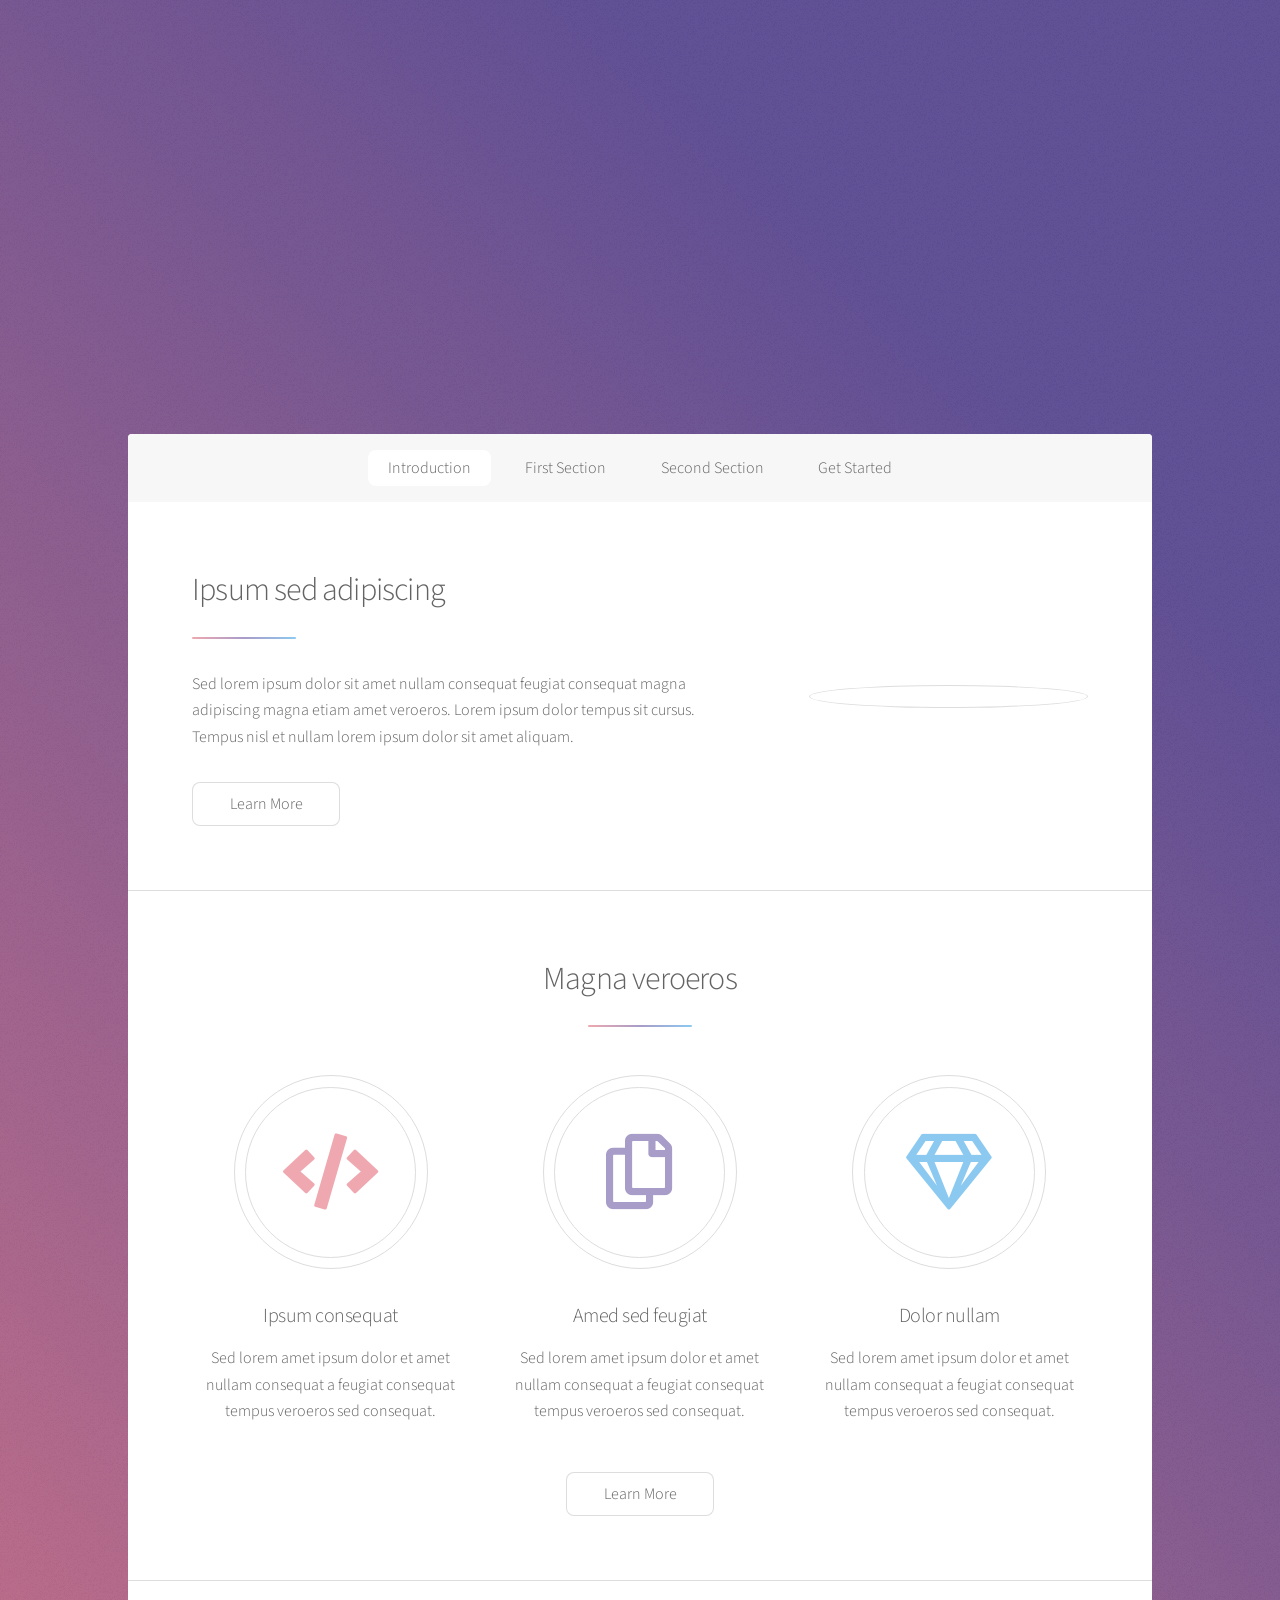
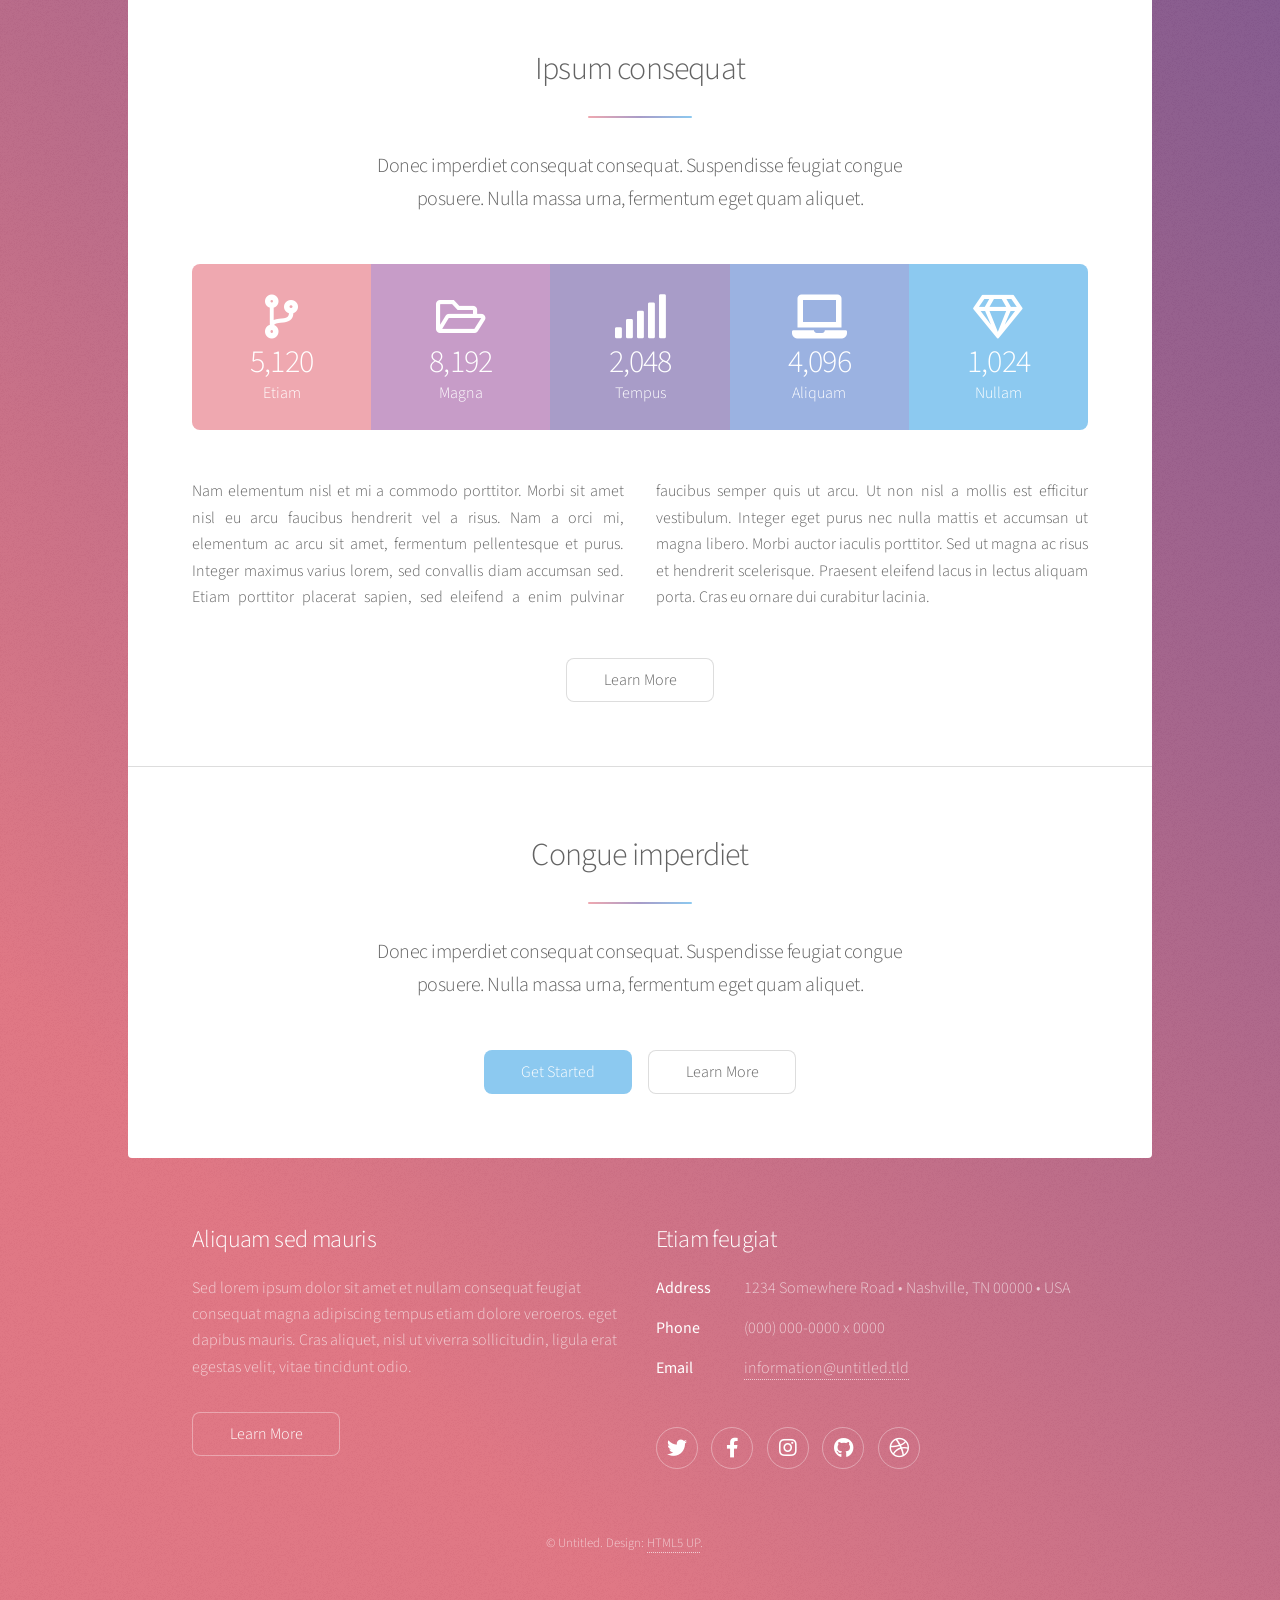
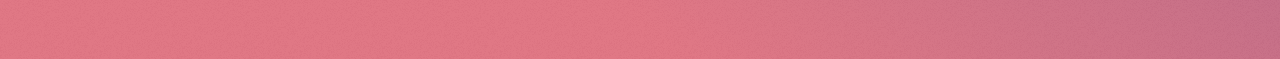
==== index.html @ c261ec9b "init" ====
<!DOCTYPE HTML>
<!--
	Stellar by HTML5 UP
	html5up.net | @ajlkn
	Free for personal and commercial use under the CCA 3.0 license (html5up.net/license)
-->
<html>
	<head>
		<title>Stellar by HTML5 UP</title>
		<meta charset="utf-8" />
		<meta name="viewport" content="width=device-width, initial-scale=1, user-scalable=no" />
		<link rel="stylesheet" href="assets/css/main.css" />
		<noscript><link rel="stylesheet" href="assets/css/noscript.css" /></noscript>
	</head>
	<body class="is-preload">

		<!-- Wrapper -->
			<div id="wrapper">

				<!-- Header -->
					<header id="header" class="alt">
						<span class="logo"><img src="images/logo.svg" alt="" /></span>
						<h1>Stellar</h1>
						<p>Just another free, fully responsive site template<br />
						built by <a href="https://twitter.com/ajlkn">@ajlkn</a> for <a href="https://html5up.net">HTML5 UP</a>.</p>
					</header>

				<!-- Nav -->
					<nav id="nav">
						<ul>
							<li><a href="#intro" class="active">Introduction</a></li>
							<li><a href="#first">First Section</a></li>
							<li><a href="#second">Second Section</a></li>
							<li><a href="#cta">Get Started</a></li>
						</ul>
					</nav>

				<!-- Main -->
					<div id="main">

						<!-- Introduction -->
							<section id="intro" class="main">
								<div class="spotlight">
									<div class="content">
										<header class="major">
											<h2>Ipsum sed adipiscing</h2>
										</header>
										<p>Sed lorem ipsum dolor sit amet nullam consequat feugiat consequat magna
										adipiscing magna etiam amet veroeros. Lorem ipsum dolor tempus sit cursus.
										Tempus nisl et nullam lorem ipsum dolor sit amet aliquam.</p>
										<ul class="actions">
											<li><a href="generic.html" class="button">Learn More</a></li>
										</ul>
									</div>
									<span class="image"><img src="images/pic01.jpg" alt="" /></span>
								</div>
							</section>

						<!-- First Section -->
							<section id="first" class="main special">
								<header class="major">
									<h2>Magna veroeros</h2>
								</header>
								<ul class="features">
									<li>
										<span class="icon solid major style1 fa-code"></span>
										<h3>Ipsum consequat</h3>
										<p>Sed lorem amet ipsum dolor et amet nullam consequat a feugiat consequat tempus veroeros sed consequat.</p>
									</li>
									<li>
										<span class="icon major style3 fa-copy"></span>
										<h3>Amed sed feugiat</h3>
										<p>Sed lorem amet ipsum dolor et amet nullam consequat a feugiat consequat tempus veroeros sed consequat.</p>
									</li>
									<li>
										<span class="icon major style5 fa-gem"></span>
										<h3>Dolor nullam</h3>
										<p>Sed lorem amet ipsum dolor et amet nullam consequat a feugiat consequat tempus veroeros sed consequat.</p>
									</li>
								</ul>
								<footer class="major">
									<ul class="actions special">
										<li><a href="generic.html" class="button">Learn More</a></li>
									</ul>
								</footer>
							</section>

						<!-- Second Section -->
							<section id="second" class="main special">
								<header class="major">
									<h2>Ipsum consequat</h2>
									<p>Donec imperdiet consequat consequat. Suspendisse feugiat congue<br />
									posuere. Nulla massa urna, fermentum eget quam aliquet.</p>
								</header>
								<ul class="statistics">
									<li class="style1">
										<span class="icon solid fa-code-branch"></span>
										<strong>5,120</strong> Etiam
									</li>
									<li class="style2">
										<span class="icon fa-folder-open"></span>
										<strong>8,192</strong> Magna
									</li>
									<li class="style3">
										<span class="icon solid fa-signal"></span>
										<strong>2,048</strong> Tempus
									</li>
									<li class="style4">
										<span class="icon solid fa-laptop"></span>
										<strong>4,096</strong> Aliquam
									</li>
									<li class="style5">
										<span class="icon fa-gem"></span>
										<strong>1,024</strong> Nullam
									</li>
								</ul>
								<p class="content">Nam elementum nisl et mi a commodo porttitor. Morbi sit amet nisl eu arcu faucibus hendrerit vel a risus. Nam a orci mi, elementum ac arcu sit amet, fermentum pellentesque et purus. Integer maximus varius lorem, sed convallis diam accumsan sed. Etiam porttitor placerat sapien, sed eleifend a enim pulvinar faucibus semper quis ut arcu. Ut non nisl a mollis est efficitur vestibulum. Integer eget purus nec nulla mattis et accumsan ut magna libero. Morbi auctor iaculis porttitor. Sed ut magna ac risus et hendrerit scelerisque. Praesent eleifend lacus in lectus aliquam porta. Cras eu ornare dui curabitur lacinia.</p>
								<footer class="major">
									<ul class="actions special">
										<li><a href="generic.html" class="button">Learn More</a></li>
									</ul>
								</footer>
							</section>

						<!-- Get Started -->
							<section id="cta" class="main special">
								<header class="major">
									<h2>Congue imperdiet</h2>
									<p>Donec imperdiet consequat consequat. Suspendisse feugiat congue<br />
									posuere. Nulla massa urna, fermentum eget quam aliquet.</p>
								</header>
								<footer class="major">
									<ul class="actions special">
										<li><a href="generic.html" class="button primary">Get Started</a></li>
										<li><a href="generic.html" class="button">Learn More</a></li>
									</ul>
								</footer>
							</section>

					</div>

				<!-- Footer -->
					<footer id="footer">
						<section>
							<h2>Aliquam sed mauris</h2>
							<p>Sed lorem ipsum dolor sit amet et nullam consequat feugiat consequat magna adipiscing tempus etiam dolore veroeros. eget dapibus mauris. Cras aliquet, nisl ut viverra sollicitudin, ligula erat egestas velit, vitae tincidunt odio.</p>
							<ul class="actions">
								<li><a href="generic.html" class="button">Learn More</a></li>
							</ul>
						</section>
						<section>
							<h2>Etiam feugiat</h2>
							<dl class="alt">
								<dt>Address</dt>
								<dd>1234 Somewhere Road &bull; Nashville, TN 00000 &bull; USA</dd>
								<dt>Phone</dt>
								<dd>(000) 000-0000 x 0000</dd>
								<dt>Email</dt>
								<dd><a href="#">information@untitled.tld</a></dd>
							</dl>
							<ul class="icons">
								<li><a href="#" class="icon brands fa-twitter alt"><span class="label">Twitter</span></a></li>
								<li><a href="#" class="icon brands fa-facebook-f alt"><span class="label">Facebook</span></a></li>
								<li><a href="#" class="icon brands fa-instagram alt"><span class="label">Instagram</span></a></li>
								<li><a href="#" class="icon brands fa-github alt"><span class="label">GitHub</span></a></li>
								<li><a href="#" class="icon brands fa-dribbble alt"><span class="label">Dribbble</span></a></li>
							</ul>
						</section>
						<p class="copyright">&copy; Untitled. Design: <a href="https://html5up.net">HTML5 UP</a>.</p>
					</footer>

			</div>

		<!-- Scripts -->
			<script src="assets/js/jquery.min.js"></script>
			<script src="assets/js/jquery.scrollex.min.js"></script>
			<script src="assets/js/jquery.scrolly.min.js"></script>
			<script src="assets/js/browser.min.js"></script>
			<script src="assets/js/breakpoints.min.js"></script>
			<script src="assets/js/util.js"></script>
			<script src="assets/js/main.js"></script>

	</body>
</html>
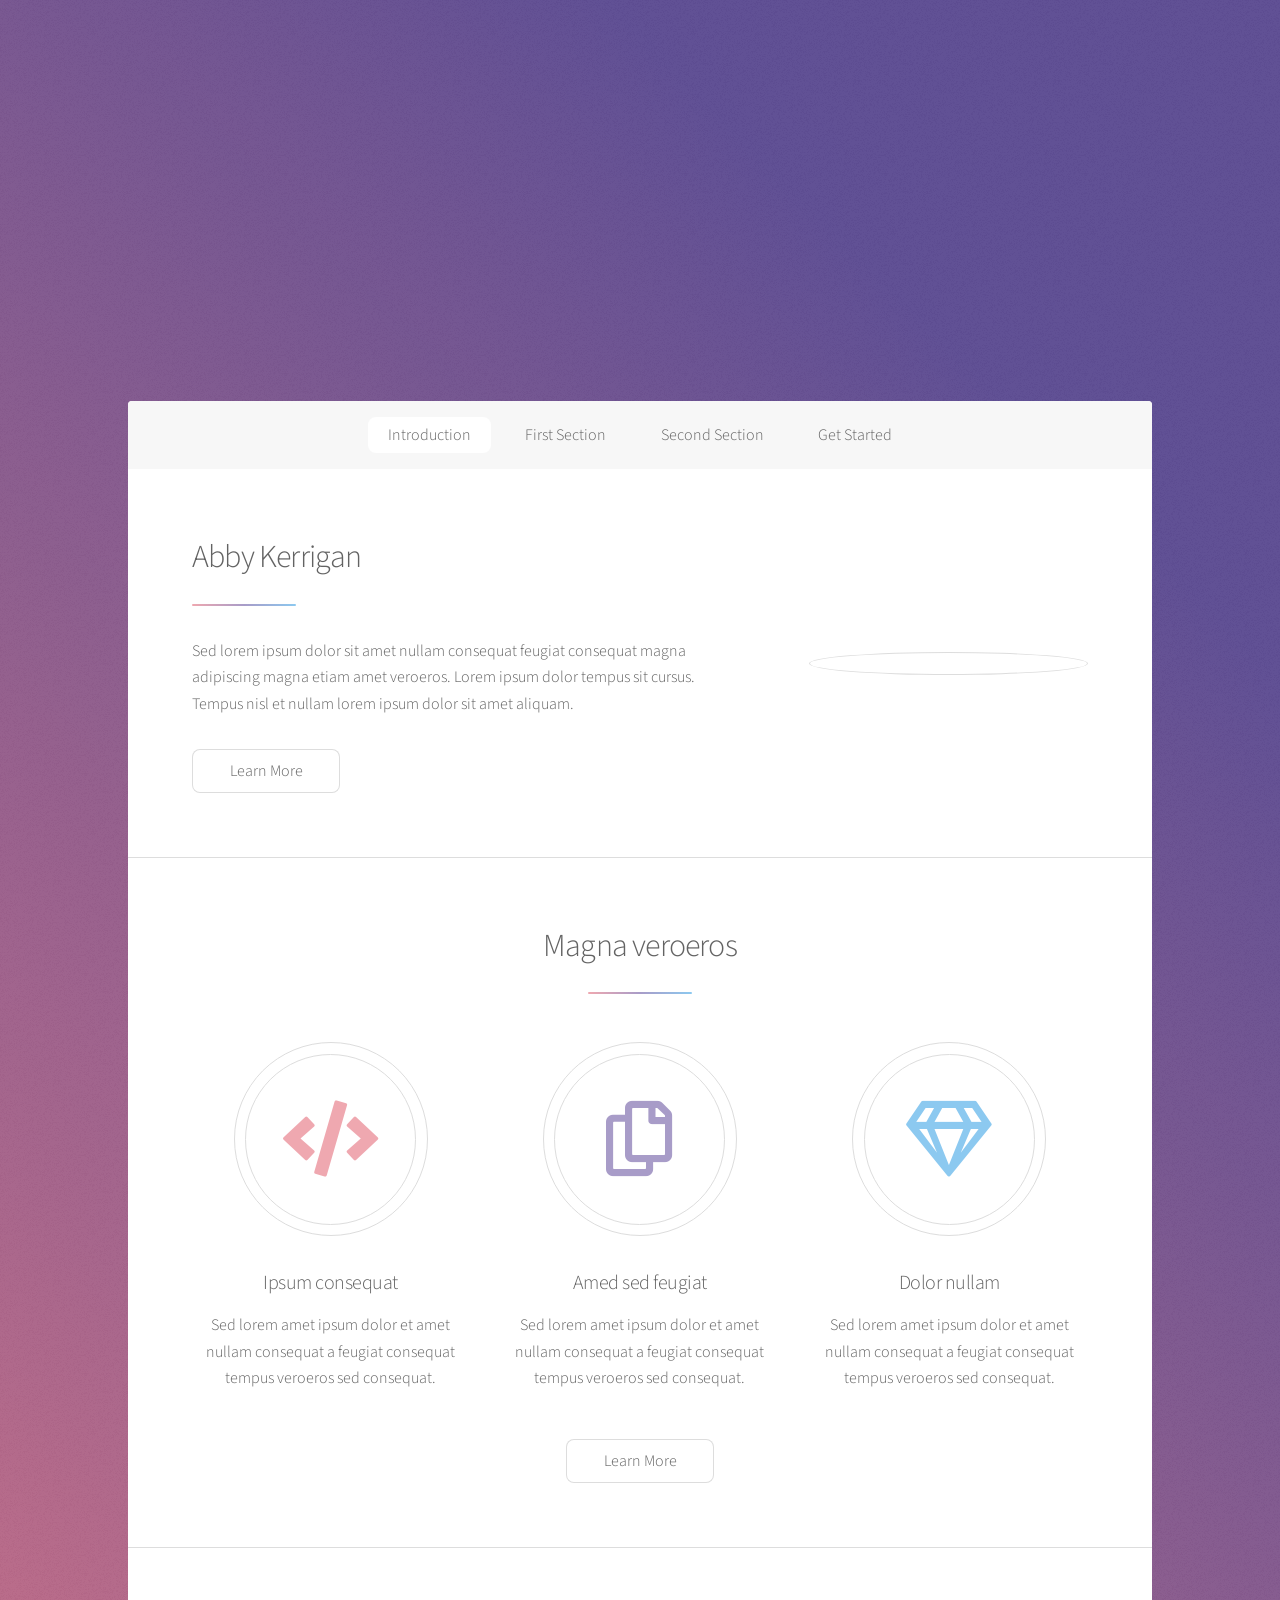
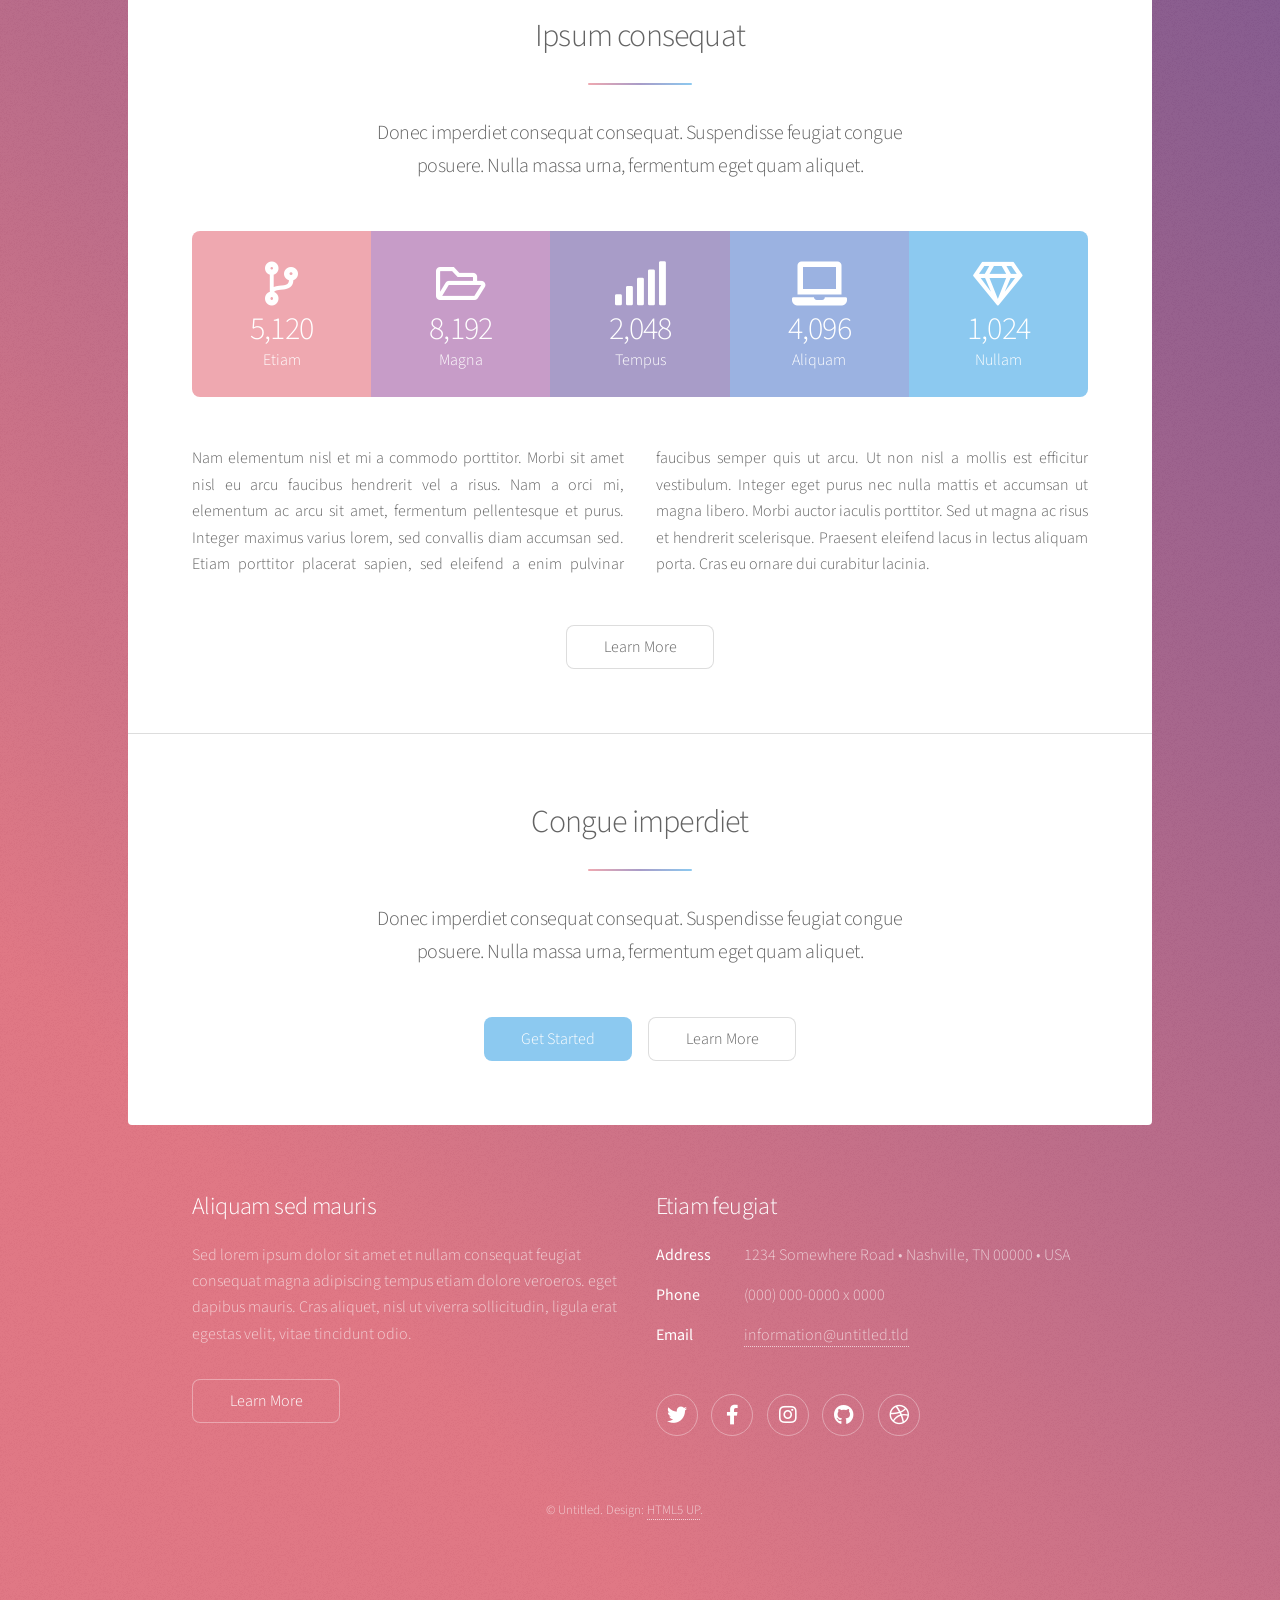
==== commit c01dd8e3: "update1" ====
--- a/index.html
+++ b/index.html
@@ -21,8 +21,7 @@
 					<header id="header" class="alt">
 						<span class="logo"><img src="images/logo.svg" alt="" /></span>
 						<h1>Stellar</h1>
-						<p>Just another free, fully responsive site template<br />
-						built by <a href="https://twitter.com/ajlkn">@ajlkn</a> for <a href="https://html5up.net">HTML5 UP</a>.</p>
+						<p>Astrophysics Student at University of Texas at Austin
 					</header>
 
 				<!-- Nav -->
@@ -43,7 +42,7 @@
 								<div class="spotlight">
 									<div class="content">
 										<header class="major">
-											<h2>Ipsum sed adipiscing</h2>
+											<h2>Abby Kerrigan</h2>
 										</header>
 										<p>Sed lorem ipsum dolor sit amet nullam consequat feugiat consequat magna
 										adipiscing magna etiam amet veroeros. Lorem ipsum dolor tempus sit cursus.
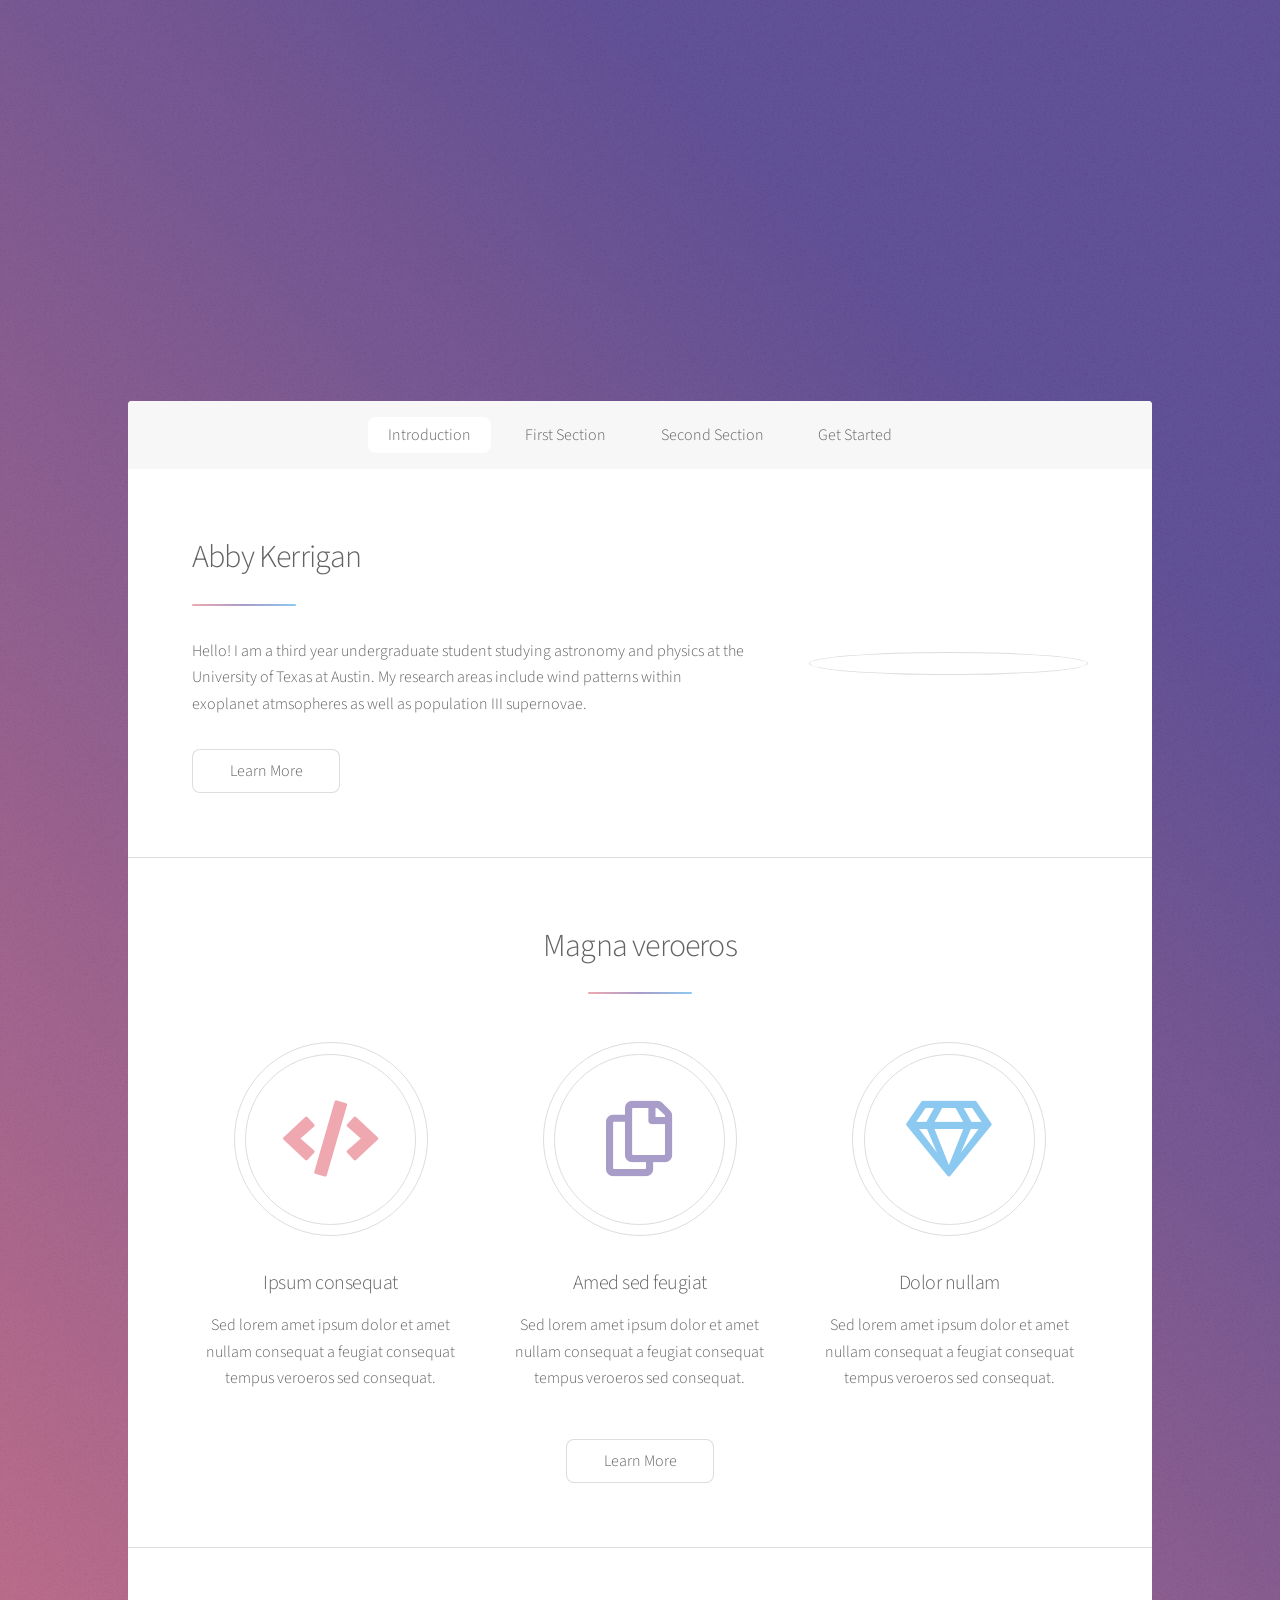
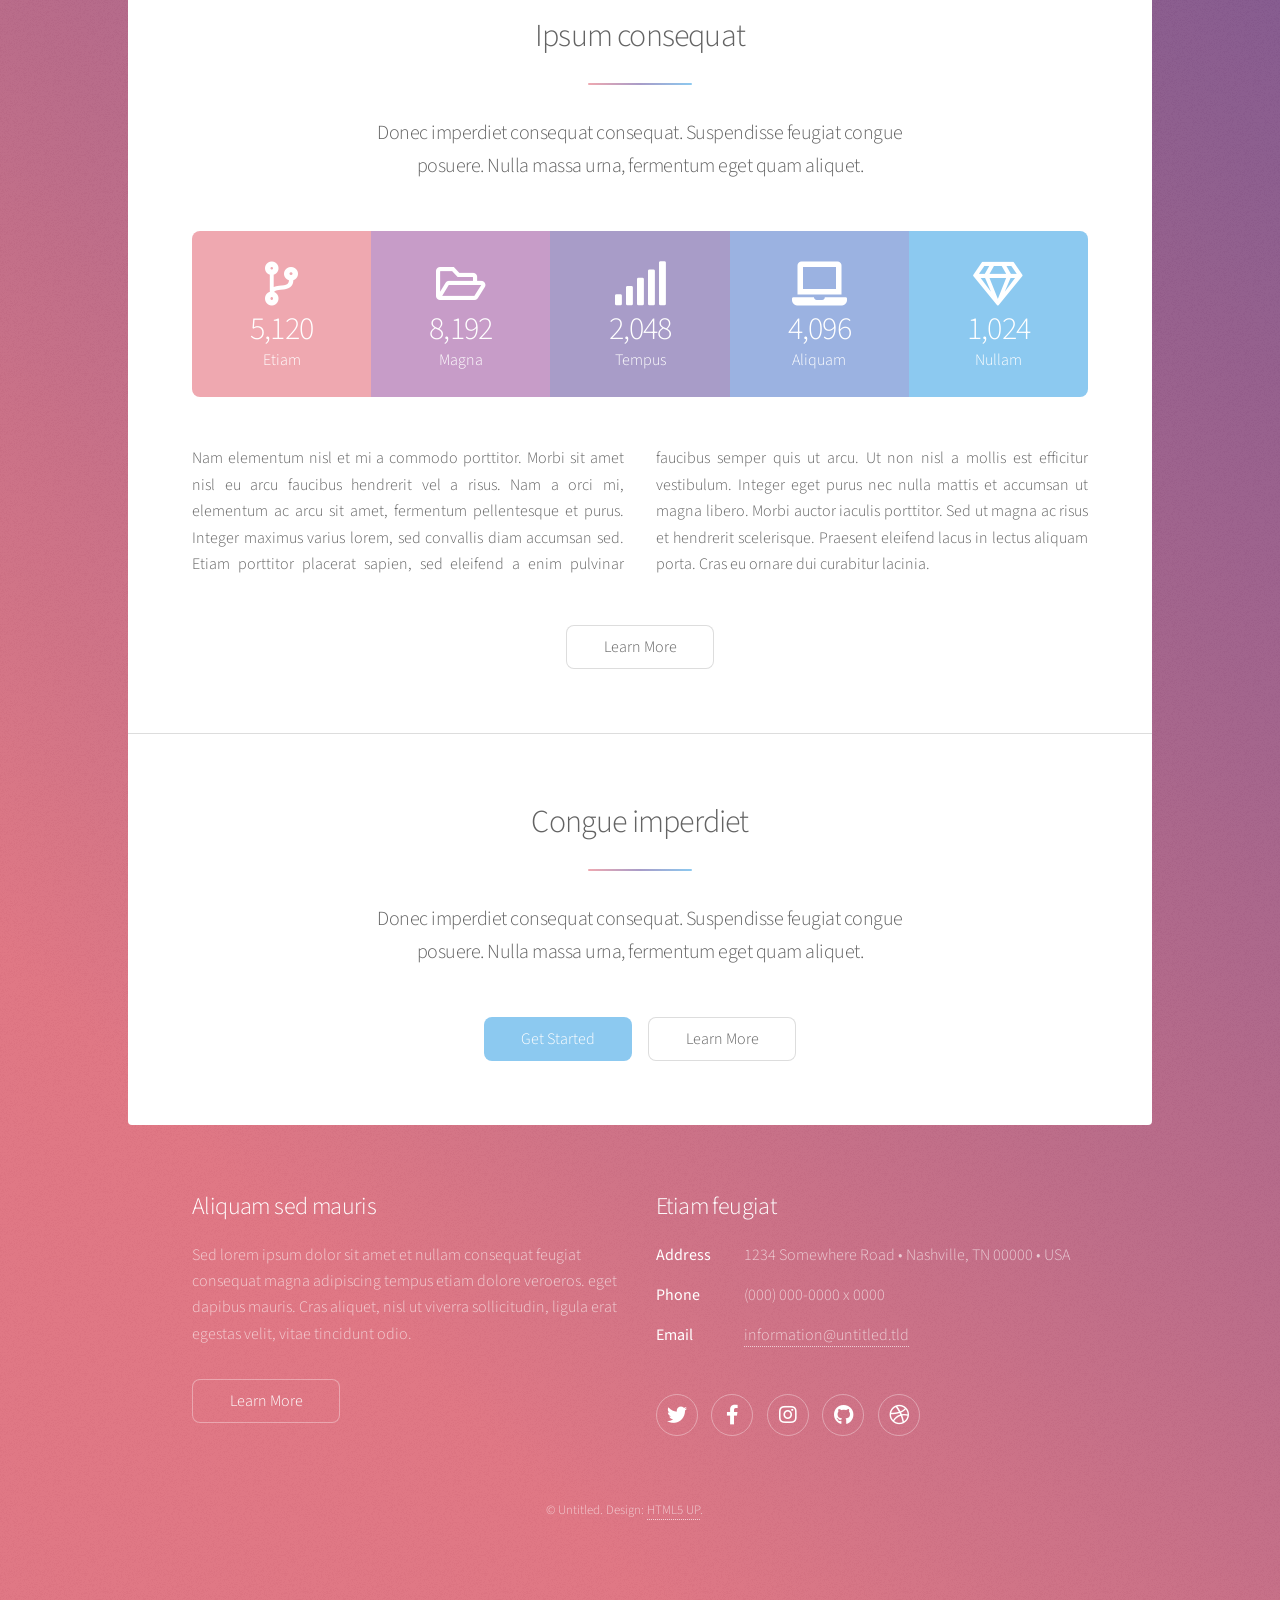
==== commit 7a0c424e: "update2" ====
--- a/index.html
+++ b/index.html
@@ -44,9 +44,7 @@
 										<header class="major">
 											<h2>Abby Kerrigan</h2>
 										</header>
-										<p>Sed lorem ipsum dolor sit amet nullam consequat feugiat consequat magna
-										adipiscing magna etiam amet veroeros. Lorem ipsum dolor tempus sit cursus.
-										Tempus nisl et nullam lorem ipsum dolor sit amet aliquam.</p>
+										<p>Hello! I am a third year undergraduate student studying astronomy and physics at the University of Texas at Austin. My research areas include wind patterns within exoplanet atmsopheres as well as population III supernovae. </p>
 										<ul class="actions">
 											<li><a href="generic.html" class="button">Learn More</a></li>
 										</ul>
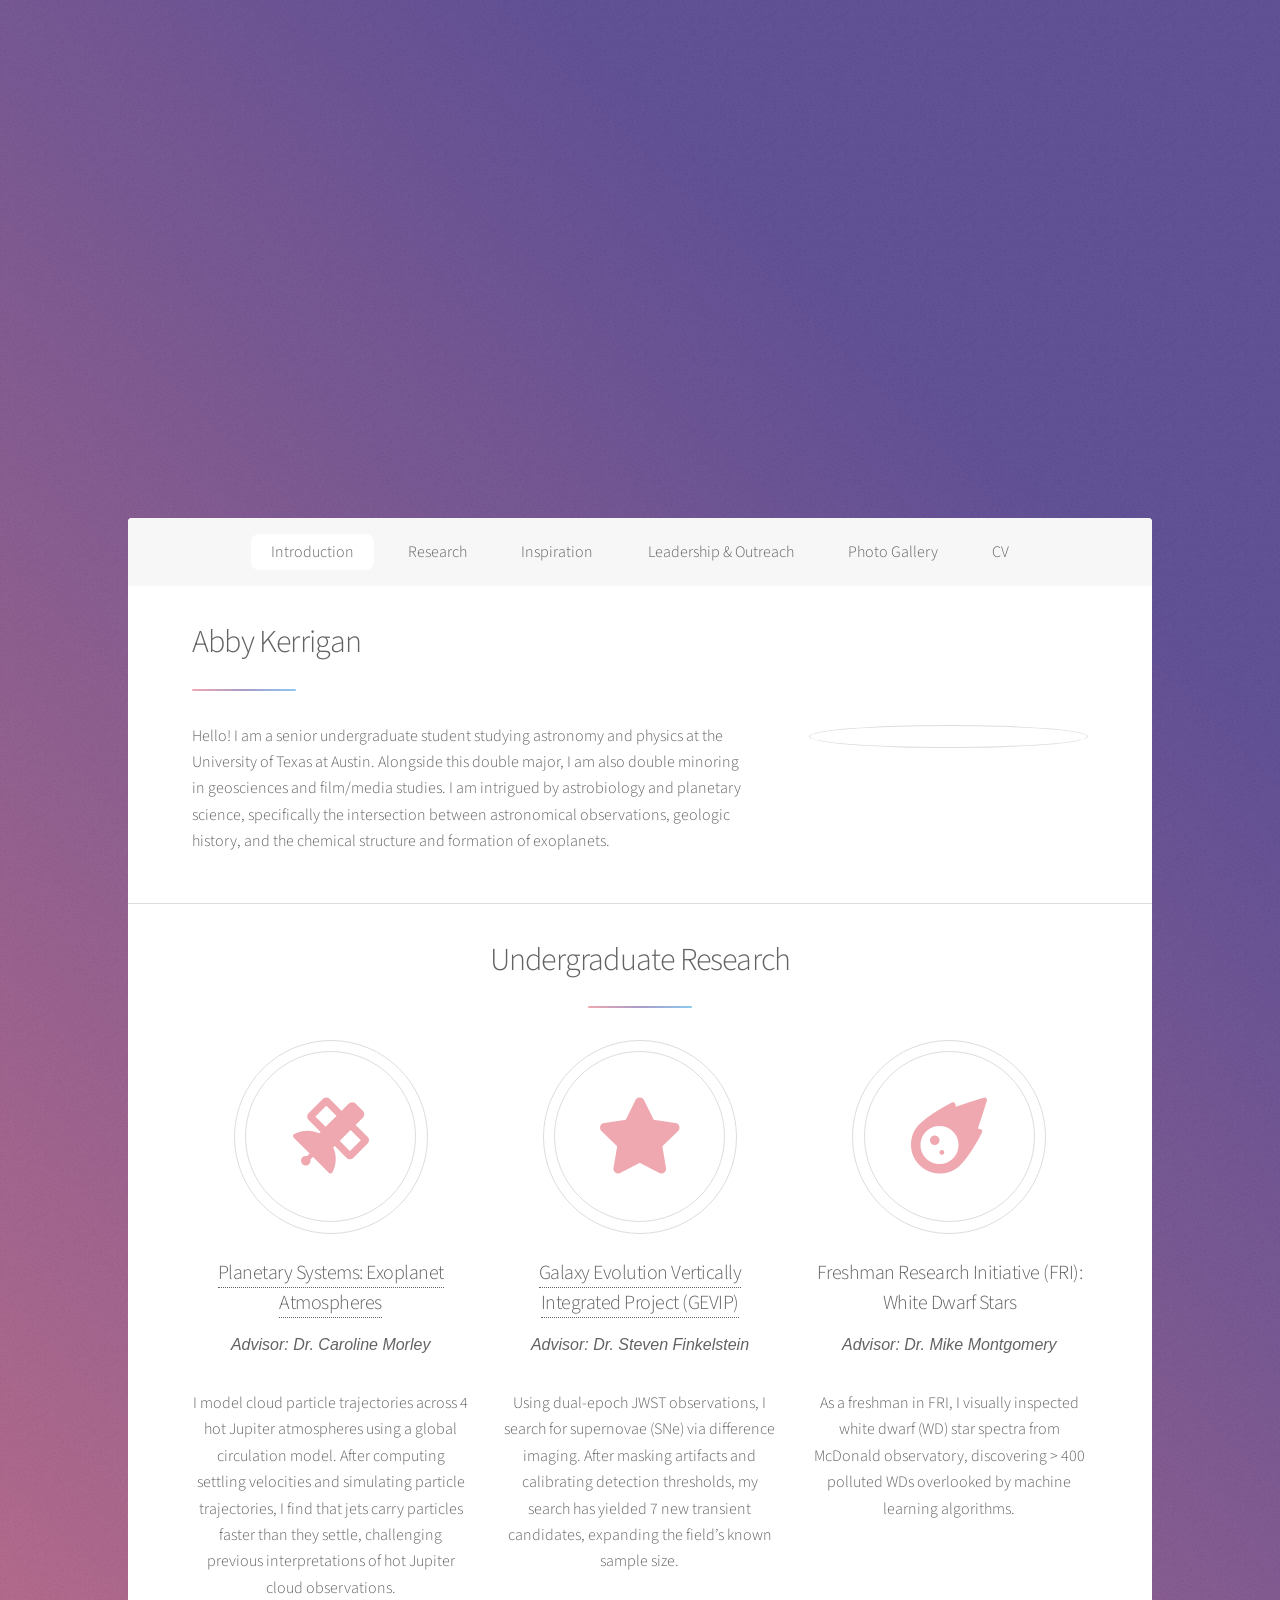
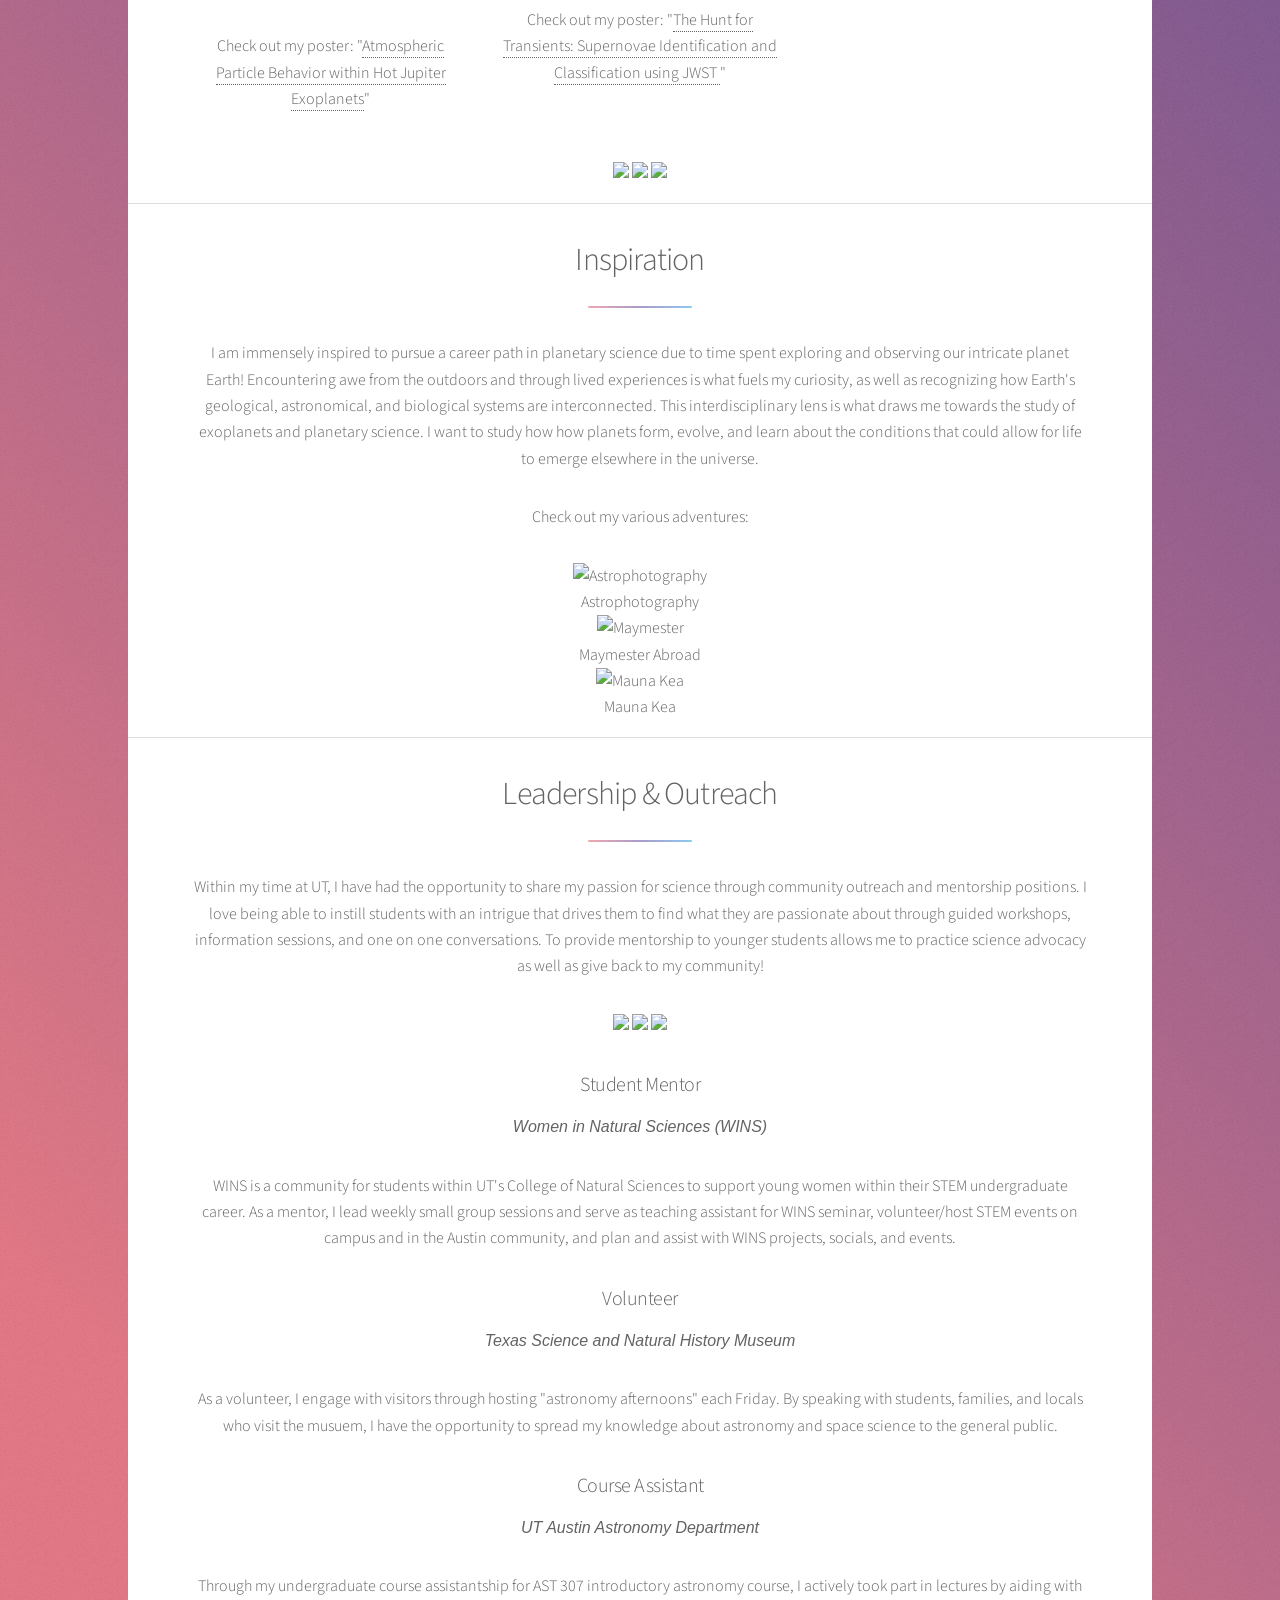
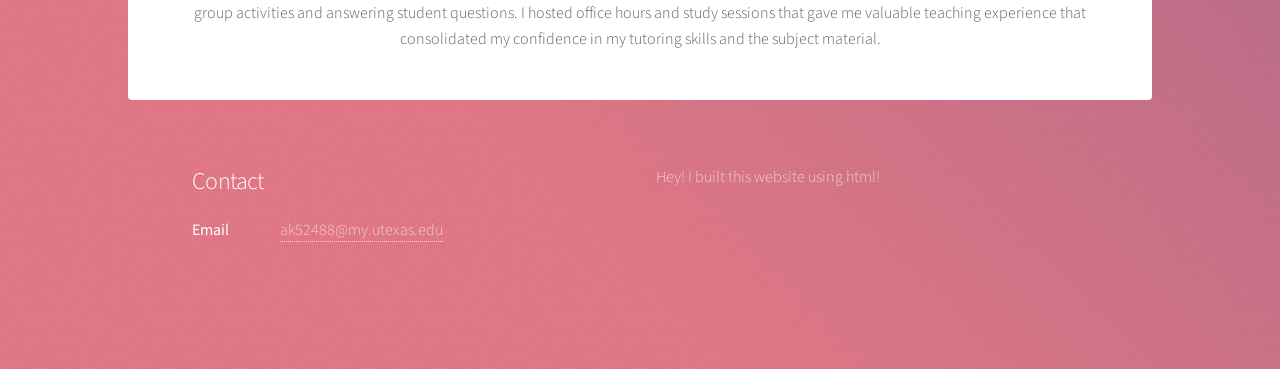
==== commit 179b7dca: "Add files via upload" ====
--- a/index.html
+++ b/index.html
@@ -1,181 +1,393 @@
-<!DOCTYPE HTML>
-<!--
-	Stellar by HTML5 UP
-	html5up.net | @ajlkn
-	Free for personal and commercial use under the CCA 3.0 license (html5up.net/license)
--->
-<html>
-	<head>
-		<title>Stellar by HTML5 UP</title>
-		<meta charset="utf-8" />
-		<meta name="viewport" content="width=device-width, initial-scale=1, user-scalable=no" />
-		<link rel="stylesheet" href="assets/css/main.css" />
-		<noscript><link rel="stylesheet" href="assets/css/noscript.css" /></noscript>
-	</head>
-	<body class="is-preload">
-
-		<!-- Wrapper -->
-			<div id="wrapper">
-
-				<!-- Header -->
-					<header id="header" class="alt">
-						<span class="logo"><img src="images/logo.svg" alt="" /></span>
-						<h1>Stellar</h1>
-						<p>Astrophysics Student at University of Texas at Austin
-					</header>
-
-				<!-- Nav -->
-					<nav id="nav">
-						<ul>
-							<li><a href="#intro" class="active">Introduction</a></li>
-							<li><a href="#first">First Section</a></li>
-							<li><a href="#second">Second Section</a></li>
-							<li><a href="#cta">Get Started</a></li>
-						</ul>
-					</nav>
-
-				<!-- Main -->
-					<div id="main">
-
-						<!-- Introduction -->
-							<section id="intro" class="main">
-								<div class="spotlight">
-									<div class="content">
-										<header class="major">
-											<h2>Abby Kerrigan</h2>
-										</header>
-										<p>Hello! I am a third year undergraduate student studying astronomy and physics at the University of Texas at Austin. My research areas include wind patterns within exoplanet atmsopheres as well as population III supernovae. </p>
-										<ul class="actions">
-											<li><a href="generic.html" class="button">Learn More</a></li>
-										</ul>
-									</div>
-									<span class="image"><img src="images/pic01.jpg" alt="" /></span>
-								</div>
-							</section>
-
-						<!-- First Section -->
-							<section id="first" class="main special">
-								<header class="major">
-									<h2>Magna veroeros</h2>
-								</header>
-								<ul class="features">
-									<li>
-										<span class="icon solid major style1 fa-code"></span>
-										<h3>Ipsum consequat</h3>
-										<p>Sed lorem amet ipsum dolor et amet nullam consequat a feugiat consequat tempus veroeros sed consequat.</p>
-									</li>
-									<li>
-										<span class="icon major style3 fa-copy"></span>
-										<h3>Amed sed feugiat</h3>
-										<p>Sed lorem amet ipsum dolor et amet nullam consequat a feugiat consequat tempus veroeros sed consequat.</p>
-									</li>
-									<li>
-										<span class="icon major style5 fa-gem"></span>
-										<h3>Dolor nullam</h3>
-										<p>Sed lorem amet ipsum dolor et amet nullam consequat a feugiat consequat tempus veroeros sed consequat.</p>
-									</li>
-								</ul>
-								<footer class="major">
-									<ul class="actions special">
-										<li><a href="generic.html" class="button">Learn More</a></li>
-									</ul>
-								</footer>
-							</section>
-
-						<!-- Second Section -->
-							<section id="second" class="main special">
-								<header class="major">
-									<h2>Ipsum consequat</h2>
-									<p>Donec imperdiet consequat consequat. Suspendisse feugiat congue<br />
-									posuere. Nulla massa urna, fermentum eget quam aliquet.</p>
-								</header>
-								<ul class="statistics">
-									<li class="style1">
-										<span class="icon solid fa-code-branch"></span>
-										<strong>5,120</strong> Etiam
-									</li>
-									<li class="style2">
-										<span class="icon fa-folder-open"></span>
-										<strong>8,192</strong> Magna
-									</li>
-									<li class="style3">
-										<span class="icon solid fa-signal"></span>
-										<strong>2,048</strong> Tempus
-									</li>
-									<li class="style4">
-										<span class="icon solid fa-laptop"></span>
-										<strong>4,096</strong> Aliquam
-									</li>
-									<li class="style5">
-										<span class="icon fa-gem"></span>
-										<strong>1,024</strong> Nullam
-									</li>
-								</ul>
-								<p class="content">Nam elementum nisl et mi a commodo porttitor. Morbi sit amet nisl eu arcu faucibus hendrerit vel a risus. Nam a orci mi, elementum ac arcu sit amet, fermentum pellentesque et purus. Integer maximus varius lorem, sed convallis diam accumsan sed. Etiam porttitor placerat sapien, sed eleifend a enim pulvinar faucibus semper quis ut arcu. Ut non nisl a mollis est efficitur vestibulum. Integer eget purus nec nulla mattis et accumsan ut magna libero. Morbi auctor iaculis porttitor. Sed ut magna ac risus et hendrerit scelerisque. Praesent eleifend lacus in lectus aliquam porta. Cras eu ornare dui curabitur lacinia.</p>
-								<footer class="major">
-									<ul class="actions special">
-										<li><a href="generic.html" class="button">Learn More</a></li>
-									</ul>
-								</footer>
-							</section>
-
-						<!-- Get Started -->
-							<section id="cta" class="main special">
-								<header class="major">
-									<h2>Congue imperdiet</h2>
-									<p>Donec imperdiet consequat consequat. Suspendisse feugiat congue<br />
-									posuere. Nulla massa urna, fermentum eget quam aliquet.</p>
-								</header>
-								<footer class="major">
-									<ul class="actions special">
-										<li><a href="generic.html" class="button primary">Get Started</a></li>
-										<li><a href="generic.html" class="button">Learn More</a></li>
-									</ul>
-								</footer>
-							</section>
-
-					</div>
-
-				<!-- Footer -->
-					<footer id="footer">
-						<section>
-							<h2>Aliquam sed mauris</h2>
-							<p>Sed lorem ipsum dolor sit amet et nullam consequat feugiat consequat magna adipiscing tempus etiam dolore veroeros. eget dapibus mauris. Cras aliquet, nisl ut viverra sollicitudin, ligula erat egestas velit, vitae tincidunt odio.</p>
-							<ul class="actions">
-								<li><a href="generic.html" class="button">Learn More</a></li>
-							</ul>
-						</section>
-						<section>
-							<h2>Etiam feugiat</h2>
-							<dl class="alt">
-								<dt>Address</dt>
-								<dd>1234 Somewhere Road &bull; Nashville, TN 00000 &bull; USA</dd>
-								<dt>Phone</dt>
-								<dd>(000) 000-0000 x 0000</dd>
-								<dt>Email</dt>
-								<dd><a href="#">information@untitled.tld</a></dd>
-							</dl>
-							<ul class="icons">
-								<li><a href="#" class="icon brands fa-twitter alt"><span class="label">Twitter</span></a></li>
-								<li><a href="#" class="icon brands fa-facebook-f alt"><span class="label">Facebook</span></a></li>
-								<li><a href="#" class="icon brands fa-instagram alt"><span class="label">Instagram</span></a></li>
-								<li><a href="#" class="icon brands fa-github alt"><span class="label">GitHub</span></a></li>
-								<li><a href="#" class="icon brands fa-dribbble alt"><span class="label">Dribbble</span></a></li>
-							</ul>
-						</section>
-						<p class="copyright">&copy; Untitled. Design: <a href="https://html5up.net">HTML5 UP</a>.</p>
-					</footer>
-
-			</div>
-
-		<!-- Scripts -->
-			<script src="assets/js/jquery.min.js"></script>
-			<script src="assets/js/jquery.scrollex.min.js"></script>
-			<script src="assets/js/jquery.scrolly.min.js"></script>
-			<script src="assets/js/browser.min.js"></script>
-			<script src="assets/js/breakpoints.min.js"></script>
-			<script src="assets/js/util.js"></script>
-			<script src="assets/js/main.js"></script>
-
-	</body>
+<!DOCTYPE HTML>
+<!--
+	Stellar by HTML5 UP
+	html5up.net | @ajlkn
+	Free for personal and commercial use under the CCA 3.0 license (html5up.net/license)
+-->
+<html>
+	<head>
+		<title>Abby</title>
+		<meta charset="utf-8" />
+		<meta name="viewport" content="width=device-width, initial-scale=1, user-scalable=no" />
+		<link rel="stylesheet" href="assets/css/main.css" />
+		<noscript><link rel="stylesheet" href="assets/css/noscript.css" /></noscript>
+
+		<style>
+			/* .photo-grid {
+				max-width: none;
+				width: 100%;
+				grid-template-columns: repeat(auto-fill, minmax(280px, 1fr));
+				gap: 1em;
+			}
+			.photo-grid img {
+				width: 100%;
+			} */
+			.main {
+				padding-left: 2em;
+				padding-right: 2em;
+			}
+
+			#main > .main {
+				padding-top: 2em;
+				padding-bottom: 1em;
+				margin-bottom: 0;
+			}
+
+			#main .major {
+				margin-bottom: 1.5em;
+			}
+
+			#main .major h2 {
+				margin-top: 0;
+			}
+
+
+
+		</style>
+	</head>
+	<body class="is-preload">
+
+		<!-- Wrapper -->
+			<div id="wrapper">
+
+				<!-- Header -->
+					<header id="header" class="alt">
+						<!-- <span class="logo"><img src="images/logo.svg" alt="" /></span> -->
+						<span class="icon solid major style1 fa-moon"></span>
+						<h1>Abby Kerrigan</h1>
+						<p>Astrophysicist | Planetary Scientist</p>
+					</header>
+
+				<!-- Nav -->
+					<nav id="nav">
+						<ul>
+							<li><a href="#intro" class="active">Introduction</a></li>
+							<li><a href="#research">Research</a></li>
+							<!-- <li><a href="#projects">Creative Projects</a></li> -->
+							<li><a href="#inspiration">Inspiration</a></li>
+							<li><a href="#leadership">Leadership &amp; Outreach</a></li>
+							<li><a href="photo_gallery.html">Photo Gallery</a></li> <!--make this a link to a new page -->
+							<li><a href="Abby_Kerrigan_CV_2026.pdf" target="_blank">CV</a></li>
+						</ul>
+					</nav>
+
+				<!-- Main -->
+					<div id="main">
+
+						<!-- Introduction -->
+							<section id="intro" class="main">
+								<div class="spotlight">
+									<div class="content">
+										<header class="major">
+											<h2>Abby Kerrigan</h2>
+										</header>
+										<p>Hello! I am a senior undergraduate student studying astronomy and physics at the University of Texas at Austin. Alongside this double major, I am also double minoring in geosciences and film/media studies.
+											I am intrigued by astrobiology and planetary science, specifically the intersection between astronomical observations, geologic history, and the chemical structure and formation of exoplanets.  </p>
+										<!-- <ul class="actions">
+											<li><a href="generic.html" class="button">Learn More</a></li>
+										</ul> -->
+									</div>
+									<span class="image"><img src="images/webpage_intro.jpg" alt="" /></span>
+								</div>
+							</section>
+
+						<!-- First Section -->
+							<section id="research" class="main special">
+								<header class="major">
+									<h2>Undergraduate Research</h2>
+								</header>
+								<ul class="features">
+
+									<li>
+    									<span class="icon solid major style1 fa-satellite"></span>
+										<h3><a href="https://astronomy.utexas.edu/research/planetary-systems">Planetary Systems: Exoplanet Atmospheres</a></h3>
+										<p><em>Advisor: Dr. Caroline Morley</em></p>
+										
+										<p>I model cloud particle trajectories across 4 hot Jupiter atmospheres using a global circulation model. After computing settling velocities and simulating particle trajectories, I find that jets carry particles faster than they settle, challenging previous interpretations of hot Jupiter cloud observations.  
+										</p>
+										<p>Check out my poster: "<a href="posters/TAPS_poster_60_36_final.pdf">Atmospheric Particle Behavior within Hot Jupiter Exoplanets</a>"</p>
+
+
+										<!-- <ul class="actions">
+    										<li><a href="planetary_group.html" class="button small">Learn More</a></li>
+										</ul> -->
+    									
+									</li>
+
+
+
+									<li>
+    									<span class="icon solid major style1 fa-star"></span>
+										<h3><a href="https://astrosteven.github.io/gevip/#top">Galaxy Evolution Vertically Integrated Project (GEVIP)</a></h3>
+										<p><em>Advisor: Dr. Steven Finkelstein</em></p>
+										
+										<p>Using dual-epoch JWST observations, I search for supernovae (SNe) via difference imaging. After masking artifacts and calibrating detection thresholds, my search has yielded 7 new transient candidates, expanding the field’s known sample size. 
+										</p>
+										<p>Check out my poster: "<a href="posters/gevip_urf_poster_webpage.pdf">The Hunt for Transients: 
+											Supernovae Identification and Classification using JWST
+										</a>"</p>
+
+
+										<!-- <ul class="actions">
+    										<li><a href="gevip_group.html" class="button small">Learn More</a></li>
+										</ul> -->
+    									
+									</li>
+
+
+
+
+									<li>
+    									<span class="icon solid major style1 fa-meteor"></span>
+										<h3>Freshman Research Initiative (FRI): White Dwarf Stars</h3>
+										<p><em>Advisor: Dr. Mike Montgomery</em></p>
+										
+										<p>As a freshman in FRI, I visually inspected white dwarf (WD) star spectra from McDonald observatory, discovering > 400 polluted WDs overlooked by machine learning algorithms.
+										</p>
+										
+
+
+										<!-- <ul class="actions">
+    										<li><a href="research-cloud-particles.html" class="button small">Learn More</a></li>
+										</ul> -->
+    									
+									</li>
+
+
+							
+
+
+
+									
+								</ul>
+
+
+								<div class="photo-grid">
+									<img src="images/conferences/urf_sophomore.jpg" />
+									<img src="images/conferences/IMG_7539.jpeg"  />
+									<img src="images/conferences/bashfest.jpg"  />					
+
+								</div>
+
+								<!-- <footer class="major">
+									<ul class="actions special">
+										<li><a href="generic.html" class="button">Learn More</a></li>
+									</ul>
+								</footer> -->
+							</section>
+
+						<!-- Second Section
+							<section id="projects" class="main special">
+								<header class="major">
+									<h2>Astrophotography</h2>
+									<p>As a break from research, I enjoy capturing pictures 
+										of the night sky from various stargazing locations with my fujifilm camera! 
+										Astrophotography serves as my creative outlet in which I can combine
+										my passions into a long term personal project.
+									</p>
+								</header>
+								<div class="photo-grid">
+									<img src="images/astro1.jpg" />
+									<img src="images/astro2.jpg"  />
+									<img src="images/astro3.jpg"  />
+									<img src="images/astro4.jpg" />
+									<img src="images/astro5.jpg"  />
+									<img src="images/astro6.jpg" />
+									<img src="images/astro7.jpg" />
+									<img src="images/astro8.jpg" />
+									<img src="images/astro9.jpg"/>
+								</div>
+    							<footer class="major"> -->
+
+							
+    </footer>
+</section>
+
+
+
+
+
+						<!-- Inspiration -->
+							<section id="inspiration" class="main special">
+								<header class="major">
+									<h2>Inspiration</h2>
+								</header>
+
+								
+
+								<!-- Part 1: Goals & inspiration -->
+								<p>
+				
+									I am immensely inspired to pursue a career path in planetary
+									science due to time spent exploring and observing our intricate
+									planet Earth! Encountering awe from the outdoors and through lived experiences
+									is what fuels my curiosity, as well as recognizing how Earth's geological, 
+									astronomical, and biological systems are interconnected.
+									This interdisciplinary lens is what draws me towards the study
+									of exoplanets and planetary science. I want to study how 
+									how planets form, evolve, and learn about the conditions that could 
+									allow for life to emerge elsewhere in the universe.
+									
+								</p>
+
+								<p>
+									Check out my various adventures:
+								</p>
+
+								<div class="photo-grid">
+									<!-- <img src="images/astronomy/astro2.jpg" />
+									<img src="images/maymester/IMG_8695.JPG"  />
+									<img src="images/fun_places/mauna_kea.jpg"  /> -->
+
+
+									<a href="photo_gallery.html#astronomy" class="photo-card">
+										<figure>
+											<img src="images/astronomy/astro2.jpg" alt="Astrophotography" />
+											<figcaption>Astrophotography</figcaption>
+										</figure>
+									</a>
+									<a href="photo_gallery.html#maymester" class="photo-card">
+										<figure>
+											<img src="images/maymester/IMG_8695.JPG" alt="Maymester" />
+											<figcaption>Maymester Abroad</figcaption>
+										</figure>
+									</a>
+									<a href="photo_gallery.html#fun-places" class="photo-card">
+										<figure>
+											<img src="images/fun_places/mauna_kea.jpg" alt="Mauna Kea" />
+											<figcaption>Mauna Kea</figcaption>
+										</figure>
+									</a>
+
+								</div>
+
+								
+
+							</section>
+
+						<!-- Part 2: Leadership roles, stacked vertically -->
+						 <section id = "leadership" class = "main special">
+							<header class = "major">
+								<h2>Leadership &amp; Outreach</h2>
+							</header>
+							<div class="leadership-list">
+								<p>
+									Within my time at UT, I have had the opportunity to share my
+									passion for science through community outreach and mentorship
+									positions. I love being able to instill students with an intrigue
+									that drives them to find what they are passionate about through 
+									guided workshops, information sessions, and one on one conversations. To 
+									provide mentorship to younger students allows me to practice science 
+									advocacy as well as give back to my community!
+
+									<div class="photo-grid">
+										<img src="images/WINS/IMG_7466.jpeg" />
+										<img src="images/WINS/WINS_pumpkins.jpg"  />
+										<img src="images/WINS/IMG_2691.jpg" />
+									</div>
+
+															
+								</p>
+
+
+								
+
+								
+								
+
+
+
+
+
+								<div class="leadership-item">
+									<h3>Student Mentor</h3>
+									<p><em>Women in Natural Sciences (WINS) </em></p>
+									<p>WINS is a community for students within UT's 
+										College of Natural Sciences to support young women
+										within their STEM undergraduate career. As a mentor, 
+										I lead weekly small group sessions and serve as teaching
+										assistant for WINS seminar, volunteer/host STEM events
+										on campus and in the Austin community, and plan and assist
+										with WINS projects, socials, and events. 
+								
+										
+									</p>
+
+									<!-- add photos here -->
+
+								</div>
+
+								<div class="leadership-item">
+									<h3>Volunteer</h3>
+									<p><em>Texas Science and Natural History Museum</em></p>
+									<p>As a volunteer, I engage with visitors through 
+										hosting "astronomy afternoons" each Friday. By speaking
+										with students, families, and locals who visit the musuem, 
+										I have the opportunity to spread my knowledge about
+										astronomy and space science to the general public.
+									</p>
+
+									<!-- add photos here -->
+
+								</div>
+
+						
+
+
+								<div class="leadership-item">
+									<h3>Course Assistant</h3>
+									<p><em>UT Austin Astronomy Department</em></p>
+									<p>Through my undergraduate course assistantship for AST 307
+										introductory astronomy course, I actively took part in 
+										lectures by aiding with group activities and answering
+										student questions. I hosted office hours and study sessions 
+										that gave me valuable teaching experience that consolidated
+										my confidence in my tutoring skills and the subject material.
+									</p>
+								</div>
+
+
+									<!-- repeat for each role -->
+							</div>
+						</section>
+
+					</div>
+
+				<!-- Footer -->
+					<footer id="footer">
+						
+						<section>
+							<h2>Contact</h2>
+							<dl class="alt">
+								<!-- <dt>Address</dt>
+								<dd>1234 Somewhere Road &bull; Nashville, TN 00000 &bull; USA</dd> -->
+								<!-- <dt>Phone</dt>
+								<dd>(000) 000-0000 x 0000</dd> -->
+								<dt>Email</dt>
+								<dd><a href="#">ak52488@my.utexas.edu</a></dd>
+							</dl>
+							<!-- <ul class="icons">
+								<li><a href="#" class="icon brands fa-twitter alt"><span class="label">Twitter</span></a></li>
+								<li><a href="#" class="icon brands fa-facebook-f alt"><span class="label">Facebook</span></a></li>
+								<li><a href="#" class="icon brands fa-instagram alt"><span class="label">Instagram</span></a></li>
+								<li><a href="#" class="icon brands fa-github alt"><span class="label">GitHub</span></a></li>
+								<li><a href="#" class="icon brands fa-dribbble alt"><span class="label">Dribbble</span></a></li>
+							</ul> -->
+						</section>
+						<p>Hey! I built this website using html!</p>
+						<!-- <p class="copyright">&copy; Untitled. Design: <a href="https://html5up.net">HTML5 UP</a>.</p> -->
+					</footer>
+
+			</div>
+
+		<!-- Scripts -->
+			<script src="assets/js/jquery.min.js"></script>
+			<script src="assets/js/jquery.scrollex.min.js"></script>
+			<script src="assets/js/jquery.scrolly.min.js"></script>
+			<script src="assets/js/browser.min.js"></script>
+			<script src="assets/js/breakpoints.min.js"></script>
+			<script src="assets/js/util.js"></script>
+			<script src="assets/js/main.js"></script>
+
+	</body>
 </html>
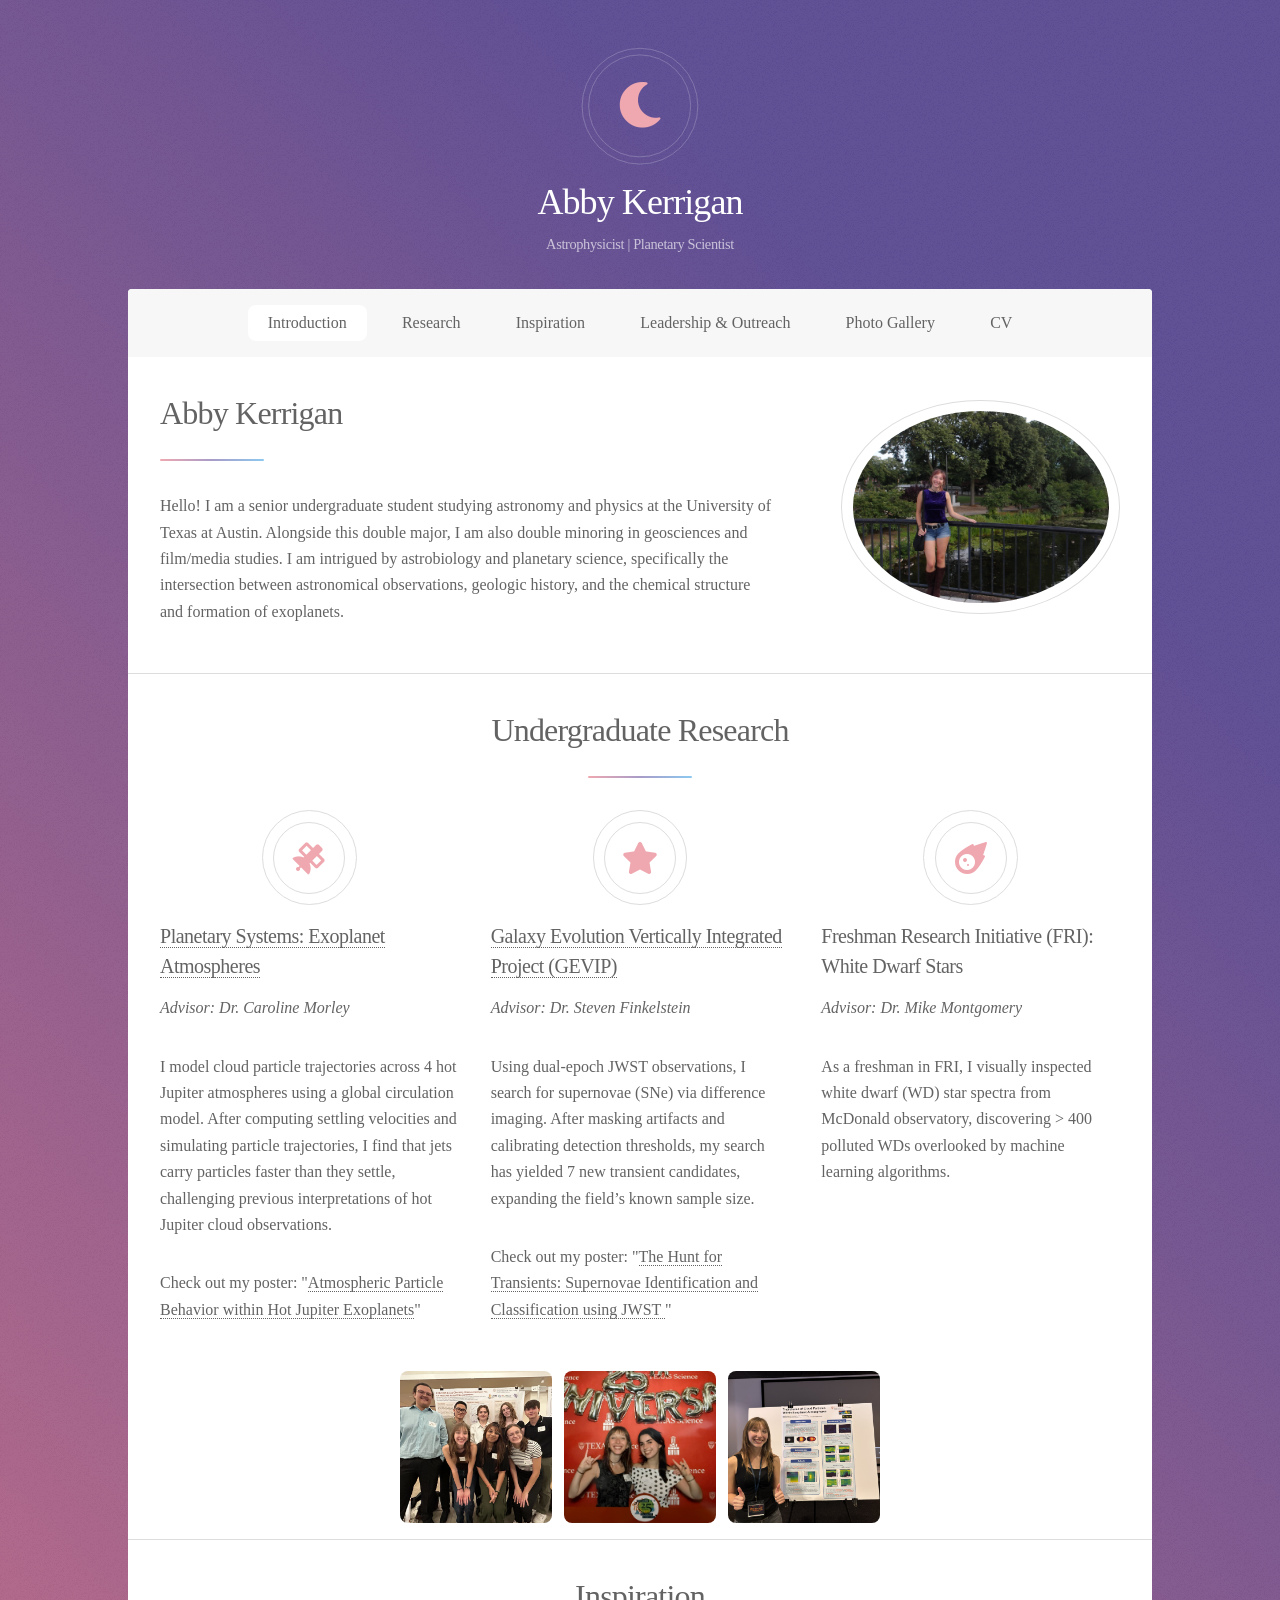
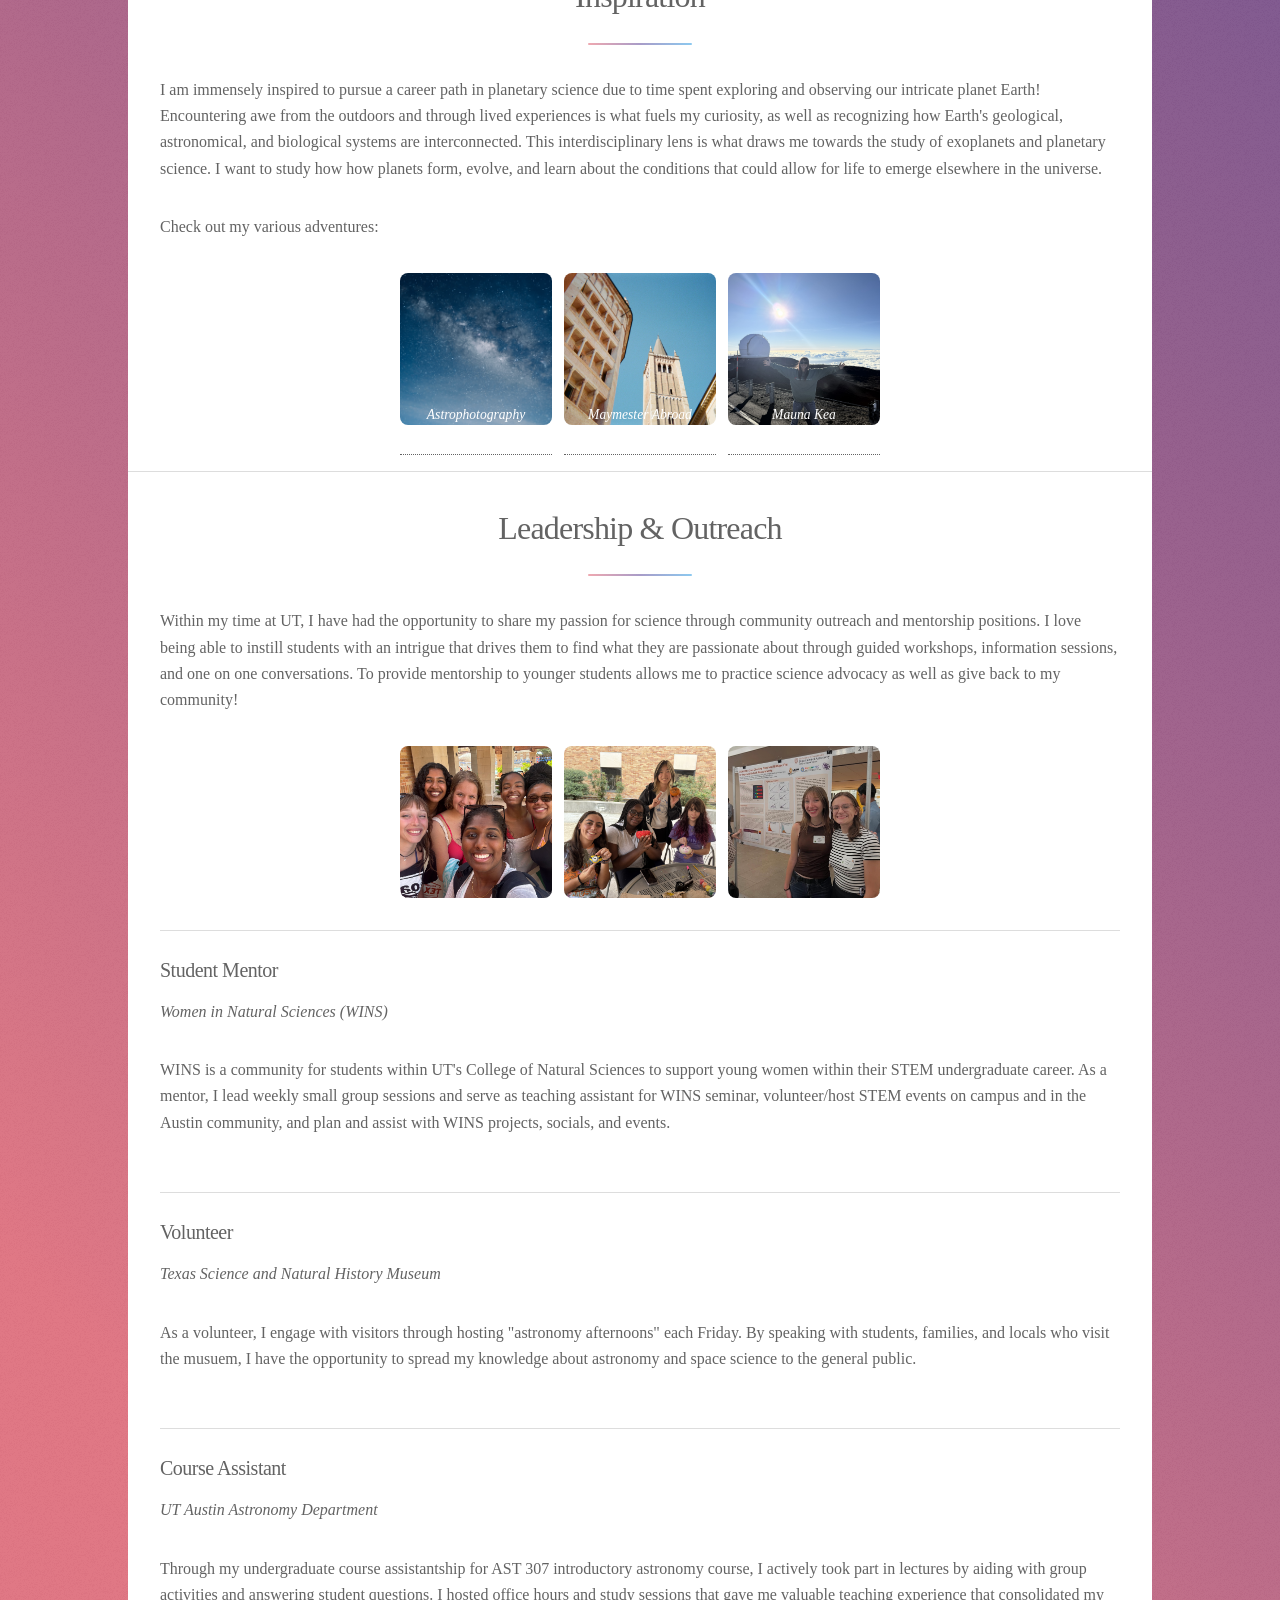
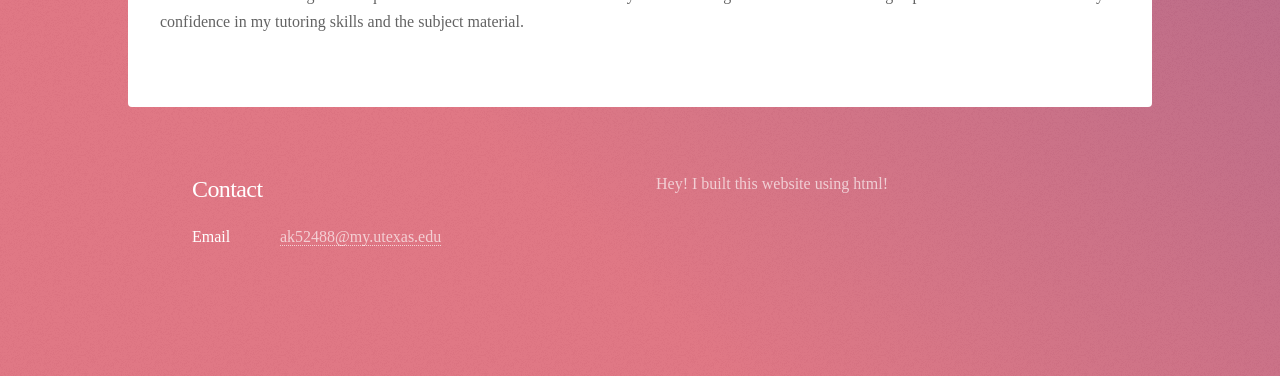
==== commit 27b68b98: "updating photos" ====
--- a/index.html
+++ b/index.html
@@ -87,7 +87,7 @@
 											<li><a href="generic.html" class="button">Learn More</a></li>
 										</ul> -->
 									</div>
-									<span class="image"><img src="images/webpage_intro.jpg" alt="" /></span>
+									<span class="image"><img src="images/webpage_intro.JPG" /></span>
 								</div>
 							</section>
 
--- a/assets/css/noscript.css
+++ b/assets/css/noscript.css
@@ -0,0 +1,18 @@
+/*
+	Stellar by HTML5 UP
+	html5up.net | @ajlkn
+	Free for personal and commercial use under the CCA 3.0 license (html5up.net/license)
+*/
+
+/* Header */
+
+	body.is-preload #header.alt > * {
+		opacity: 1;
+	}
+
+	body.is-preload #header.alt .logo {
+		-moz-transform: none;
+		-webkit-transform: none;
+		-ms-transform: none;
+		transform: none;
+	}
